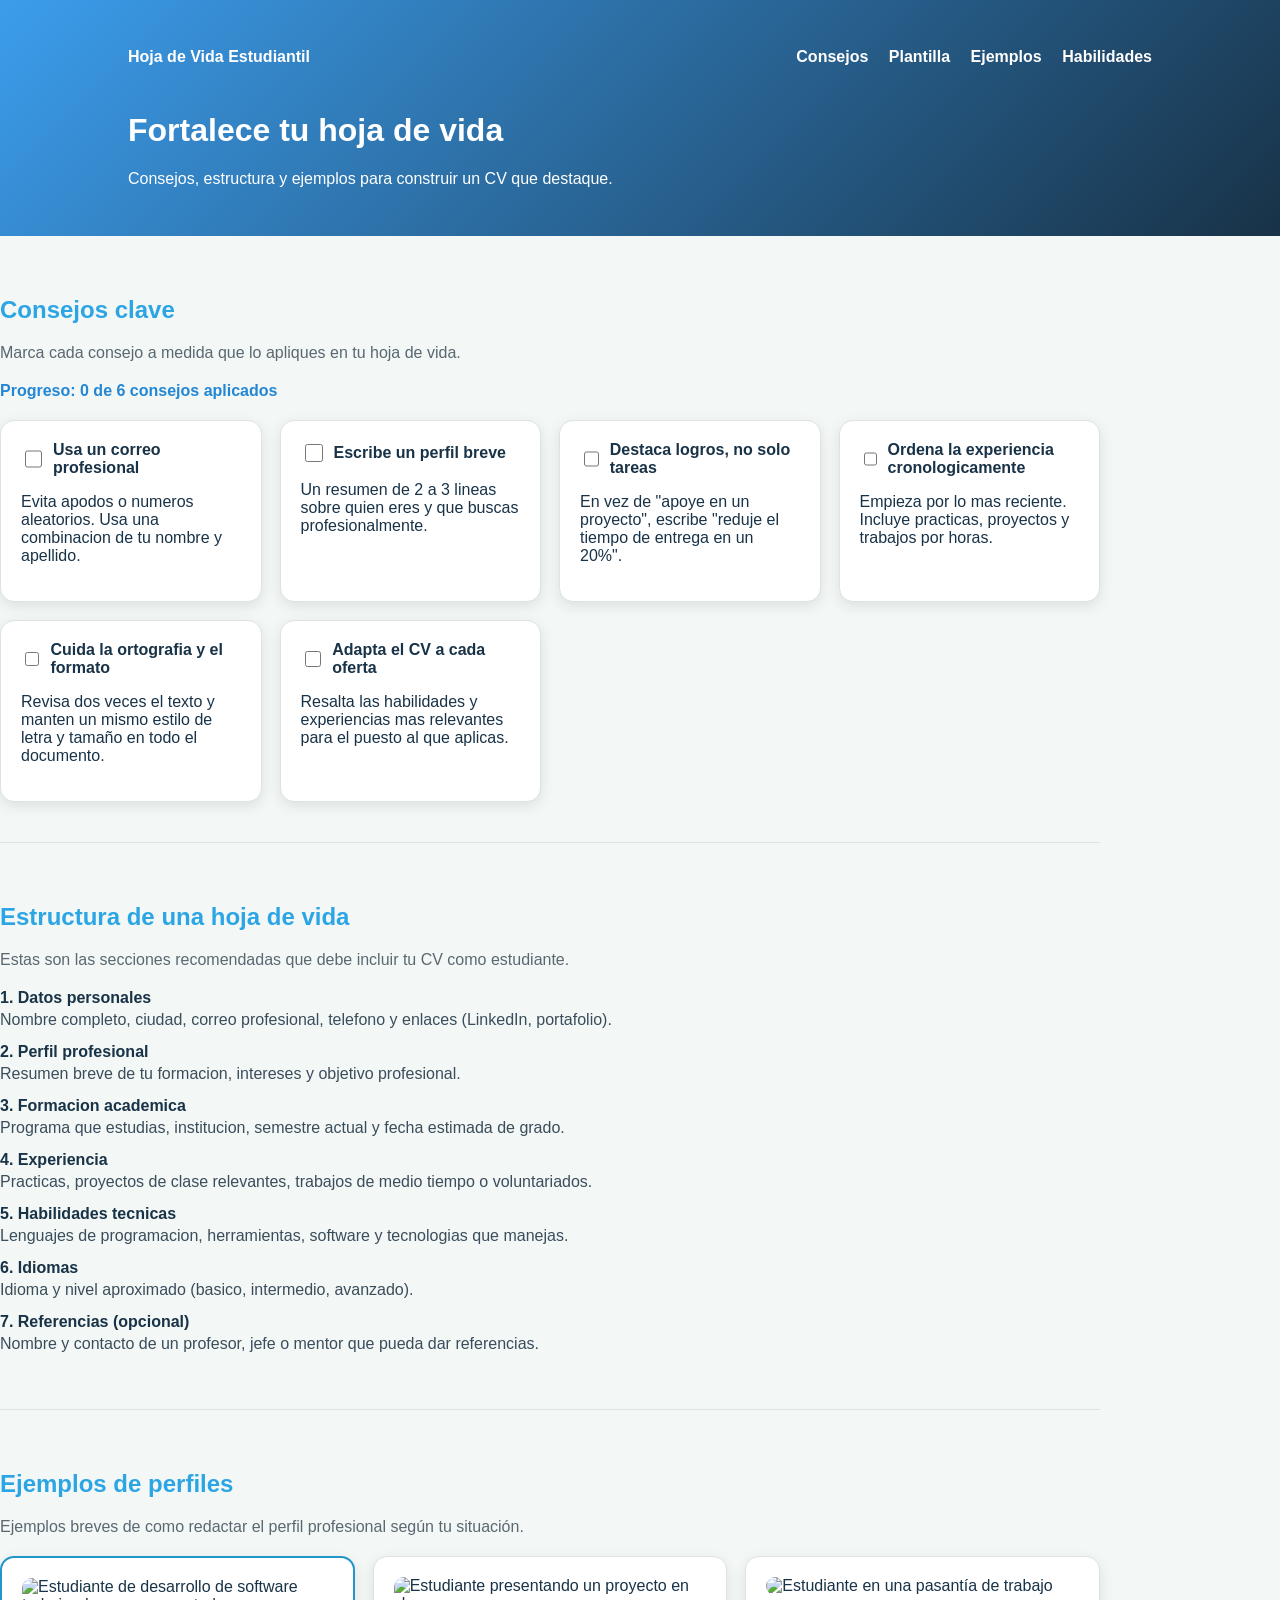
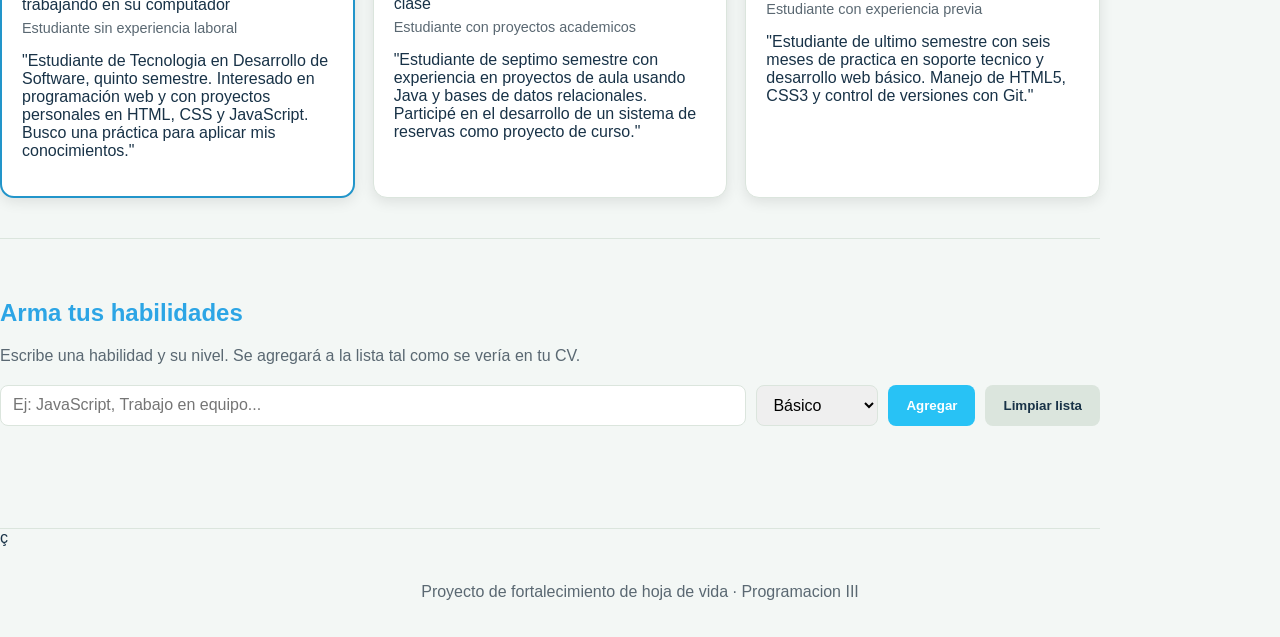
==== Fortalecimiento_hoja_de_vida/index.html @ 9dce3da4 "semana_4 se agrega recuadro para listar habilidades" ====
<!DOCTYPE html>
<html lang="es">
<head>
  <meta charset="UTF-8">
  <meta name="viewport" content="width=device-width, initial-scale=1.0">
  <title>Fortalece tu Hoja de Vida</title>

 
  <link rel="stylesheet" href="styles.css">

  
  <script src="app.js" defer></script>
</head>
<body>


  <header class="hero">
    <nav class="menu">
      <strong>Hoja de Vida Estudiantil</strong>
      <ul> 
         <div class="menu-links">
       
         <a href="#consejos">Consejos</a>
         <a href="#plantilla">Plantilla</a>
         <a href="#ejemplos">Ejemplos</a>
         <a href="#habilidades">Habilidades</a>
        
         </div>
    </ul>
    </nav>
    <h1>Fortalece tu hoja de vida</h1>
    <p>Consejos, estructura y ejemplos para construir un CV que destaque.</p>
  </header>

  <main>


    <section id="consejos">
      <h2>Consejos clave</h2>
      <p class="descripcion">Marca cada consejo a medida que lo apliques en tu hoja de vida.</p>

      
      <p id="progreso">Progreso: 0 de 6 consejos aplicados</p>

      <div class="grid">
       
        <article class="card">
          <label>
            <input type="checkbox" class="consejo-check">
            <strong>Usa un correo profesional</strong>
          </label>
          <p>Evita apodos o numeros aleatorios. Usa una combinacion de tu nombre y apellido.</p>
        </article>

        <article class="card">
          <label>
            <input type="checkbox" class="consejo-check">
            <strong>Escribe un perfil breve</strong>
          </label>
          <p>Un resumen de 2 a 3 lineas sobre quien eres y que buscas profesionalmente.</p>
        </article>

        <article class="card">
          <label>
            <input type="checkbox" class="consejo-check">
            <strong>Destaca logros, no solo tareas</strong>
          </label>
          <p>En vez de "apoye en un proyecto", escribe "reduje el tiempo de entrega en un 20%".</p>
        </article>

        <article class="card">
          <label>
            <input type="checkbox" class="consejo-check">
            <strong>Ordena la experiencia cronologicamente</strong>
          </label>
          <p>Empieza por lo mas reciente. Incluye practicas, proyectos y trabajos por horas.</p>
        </article>

        <article class="card">
          <label>
            <input type="checkbox" class="consejo-check">
            <strong>Cuida la ortografia y el formato</strong>
          </label>
          <p>Revisa dos veces el texto y manten un mismo estilo de letra y tamaño en todo el documento.</p>
        </article>

        <article class="card">
          <label>
            <input type="checkbox" class="consejo-check">
            <strong>Adapta el CV a cada oferta</strong>
          </label>
          <p>Resalta las habilidades y experiencias mas relevantes para el puesto al que aplicas.</p>
        </article>
      </div>
    </section>


    <section id="plantilla">
      <h2>Estructura de una hoja de vida</h2>
      <p class="descripcion">Estas son las secciones recomendadas que debe incluir tu CV como estudiante.</p>


      <dl class="plantilla-lista">
        <dt>1. Datos personales</dt>
        <dd>Nombre completo, ciudad, correo profesional, telefono y enlaces (LinkedIn, portafolio).</dd>

        <dt>2. Perfil profesional</dt>
        <dd>Resumen breve de tu formacion, intereses y objetivo profesional.</dd>

        <dt>3. Formacion academica</dt>
        <dd>Programa que estudias, institucion, semestre actual y fecha estimada de grado.</dd>

        <dt>4. Experiencia</dt>
        <dd>Practicas, proyectos de clase relevantes, trabajos de medio tiempo o voluntariados.</dd>

        <dt>5. Habilidades tecnicas</dt>
        <dd>Lenguajes de programacion, herramientas, software y tecnologias que manejas.</dd>

        <dt>6. Idiomas</dt>
        <dd>Idioma y nivel aproximado (basico, intermedio, avanzado).</dd>

        <dt>7. Referencias (opcional)</dt>
        <dd>Nombre y contacto de un profesor, jefe o mentor que pueda dar referencias.</dd>
      </dl>
    </section>


    <section id="ejemplos">
      <h2>Ejemplos de perfiles</h2>
      <p class="descripcion">Ejemplos breves de como redactar el perfil profesional según tu situación.</p>

      <div class="grid">

        <article class="card destacado">
          <figure>
            <img src="https://tse2.mm.bing.net/th/id/OIP.OytySGYU_gq_v_1-Wx9y0QHaF0?r=0&rs=1&pid=ImgDetMain&o=7&rm=3" alt="Estudiante de desarrollo de software trabajando en su computador">
            <figcaption>Estudiante sin experiencia laboral</figcaption>
          </figure>
          <p>"Estudiante de Tecnologia en Desarrollo de Software, quinto semestre. Interesado en programación web y con proyectos personales en HTML, CSS y JavaScript. Busco una práctica para aplicar mis conocimientos."</p>
        </article>

        <article class="card">
          <figure>
            <img src="https://tse4.mm.bing.net/th/id/OIP.USAOR3KXi0xU31yHPQ1BXwHaE7?r=0&rs=1&pid=ImgDetMain&o=7&rm=3" alt="Estudiante presentando un proyecto en clase">
            <figcaption>Estudiante con proyectos academicos</figcaption>
          </figure>
          <p>"Estudiante de septimo semestre con experiencia en proyectos de aula usando Java y bases de datos relacionales. Participé en el desarrollo de un sistema de reservas como proyecto de curso."</p>
        </article>

        <article class="card">
          <figure>
            <img src="https://tse1.mm.bing.net/th/id/OIP.0dgi146tuD93miBbh-3p1AHaE8?r=0&rs=1&pid=ImgDetMain&o=7&rm=3" alt="Estudiante en una pasantía de trabajo">
            <figcaption>Estudiante con experiencia previa</figcaption>
          </figure>
          <p>"Estudiante de ultimo semestre con seis meses de practica en soporte tecnico y desarrollo web básico. Manejo de HTML5, CSS3 y control de versiones con Git."</p>
        </article>
      </div>
    </section>
 
    <section id="habilidades">
      <h2>Arma tus habilidades</h2>
      <p class="descripcion">Escribe una habilidad y su nivel. Se agregará a la lista tal como se vería en tu CV.</p>

      <div class="formulario-habilidad">
        <input id="nombreHabilidad" type="text" placeholder="Ej: JavaScript, Trabajo en equipo...">
        <select id="nivelHabilidad">
          <option value="Básico">Básico</option>
          <option value="Intermedio">Intermedio</option>
          <option value="Avanzado">Avanzado</option>
        </select>
        <button id="agregarHabilidad" class="btn-agregar">Agregar</button>
        <button id="limpiarHabilidades" class="btn-limpiar">Limpiar lista</button>
      </div>

      <p id="mensajeHabilidad" class="mensaje-error"></p>

      <ul id="listaHabilidades" class="lista-habilidades"></ul>
    </section>
  </main>

ç
  <footer>
    <p>Proyecto de fortalecimiento de hoja de vida · Programacion III</p>
  </footer>

</body>
</html>
---- Fortalecimiento_hoja_de_vida/styles.css ----
* { box-sizing: border-box; }


body {
  margin: 0;
  font-family: Arial, sans-serif;
  background: #f3f7f5;
  color: #183247;
}


.hero {
  background: linear-gradient(135deg, #3c9dec, #183247); 
  color: white;
  padding: 32px 10%;
}


.menu {
  display: flex;
  justify-content: space-between;
  align-items: center;
  flex-wrap: wrap; 
  gap: 10px;
  margin-bottom: 30px;
}

.menu-links a {
  color: white;
  text-decoration: none;
  font-weight: bold;
  margin-left: 16px;
}

.menu-links a:hover {
  text-decoration: underline; 
}


main {
  width: min(1100px, 92%); 
}

section {
  padding: 40px 0;
  border-bottom: 1px solid #dbe5dd; 
}

section h2 {
  color: #2ca5e5;
}

.descripcion {
  color: #5a6872;
  margin-bottom: 20px;
}


.grid {
  display: grid;
  grid-template-columns: repeat(auto-fit, minmax(240px, 1fr));
  gap: 18px;
}


.card {
  background: white;
  border: 1px solid #dbe5dd;
  border-radius: 14px;
  padding: 20px;
  box-shadow: 0 4px 14px #00000018; 
}


.card label {
  display: flex;
  align-items: center;
  gap: 8px;
  cursor: pointer; 
  margin-bottom: 8px;
}

.card input[type="checkbox"] {
  width: 18px;
  height: 18px;
  accent-color: #3083e9; 
}

.destacado {
  border: 2px solid #2295ca;
}

.card figure {
  margin: 0 0 12px 0;
}

.card img {
  width: 100%;
  border-radius: 10px;
}

.card figcaption {
  font-size: 0.9em;
  color: #5a6872;
  margin-top: 6px;
}


#progreso {
  font-weight: bold;
  color: #2387d4;
  margin-bottom: 20px;
}


.plantilla-lista dt {
  font-weight: bold;
  color: #183247;
  margin-top: 14px;
}

.plantilla-lista dd {
  margin: 4px 0 0 0;
  color: #3a4d5c;
}


footer {
  text-align: center;
  padding: 20px;
  color: #5a6872;
}

/* Actualizacion */
.formulario-habilidad {
  display: flex;
  flex-wrap: wrap;
  gap: 10px;
  margin-bottom: 10px;
}

.formulario-habilidad input,
.formulario-habilidad select {
  padding: 10px 12px;
  border: 1px solid #dbe5dd;
  border-radius: 8px;
  font-size: 1rem;
}

.formulario-habilidad input {
  flex: 1;
  min-width: 200px;
}

.btn-agregar,
.btn-limpiar {
  padding: 10px 18px;
  border: none;
  border-radius: 8px;
  font-weight: bold;
  cursor: pointer;
}

.btn-agregar {
  background: #28c2f5;
  color: white;
}

.btn-limpiar {
  background: #dbe5dd;
  color: #183247;
}

.mensaje-error {
  color: #c0392b;
  min-height: 20px;
  margin: 4px 0 10px 0;
  font-size: 0.9rem;
}

.lista-habilidades {
  list-style: none;
  padding: 0;
  display: flex;
  flex-direction: column;
  gap: 10px;
}

.lista-habilidades li {
  background: white;
  border: 2px solid rgb(46, 190, 242);
  border-radius: 10px;
  padding: 12px 16px;
  display: flex;
  justify-content: space-between;
  align-items: center;
}

.lista-habilidades .quitar {
  background: none;
  border: none;
  color: #c0392b;
  font-weight: bold;
  cursor: pointer;
  font-size: 1rem;
}
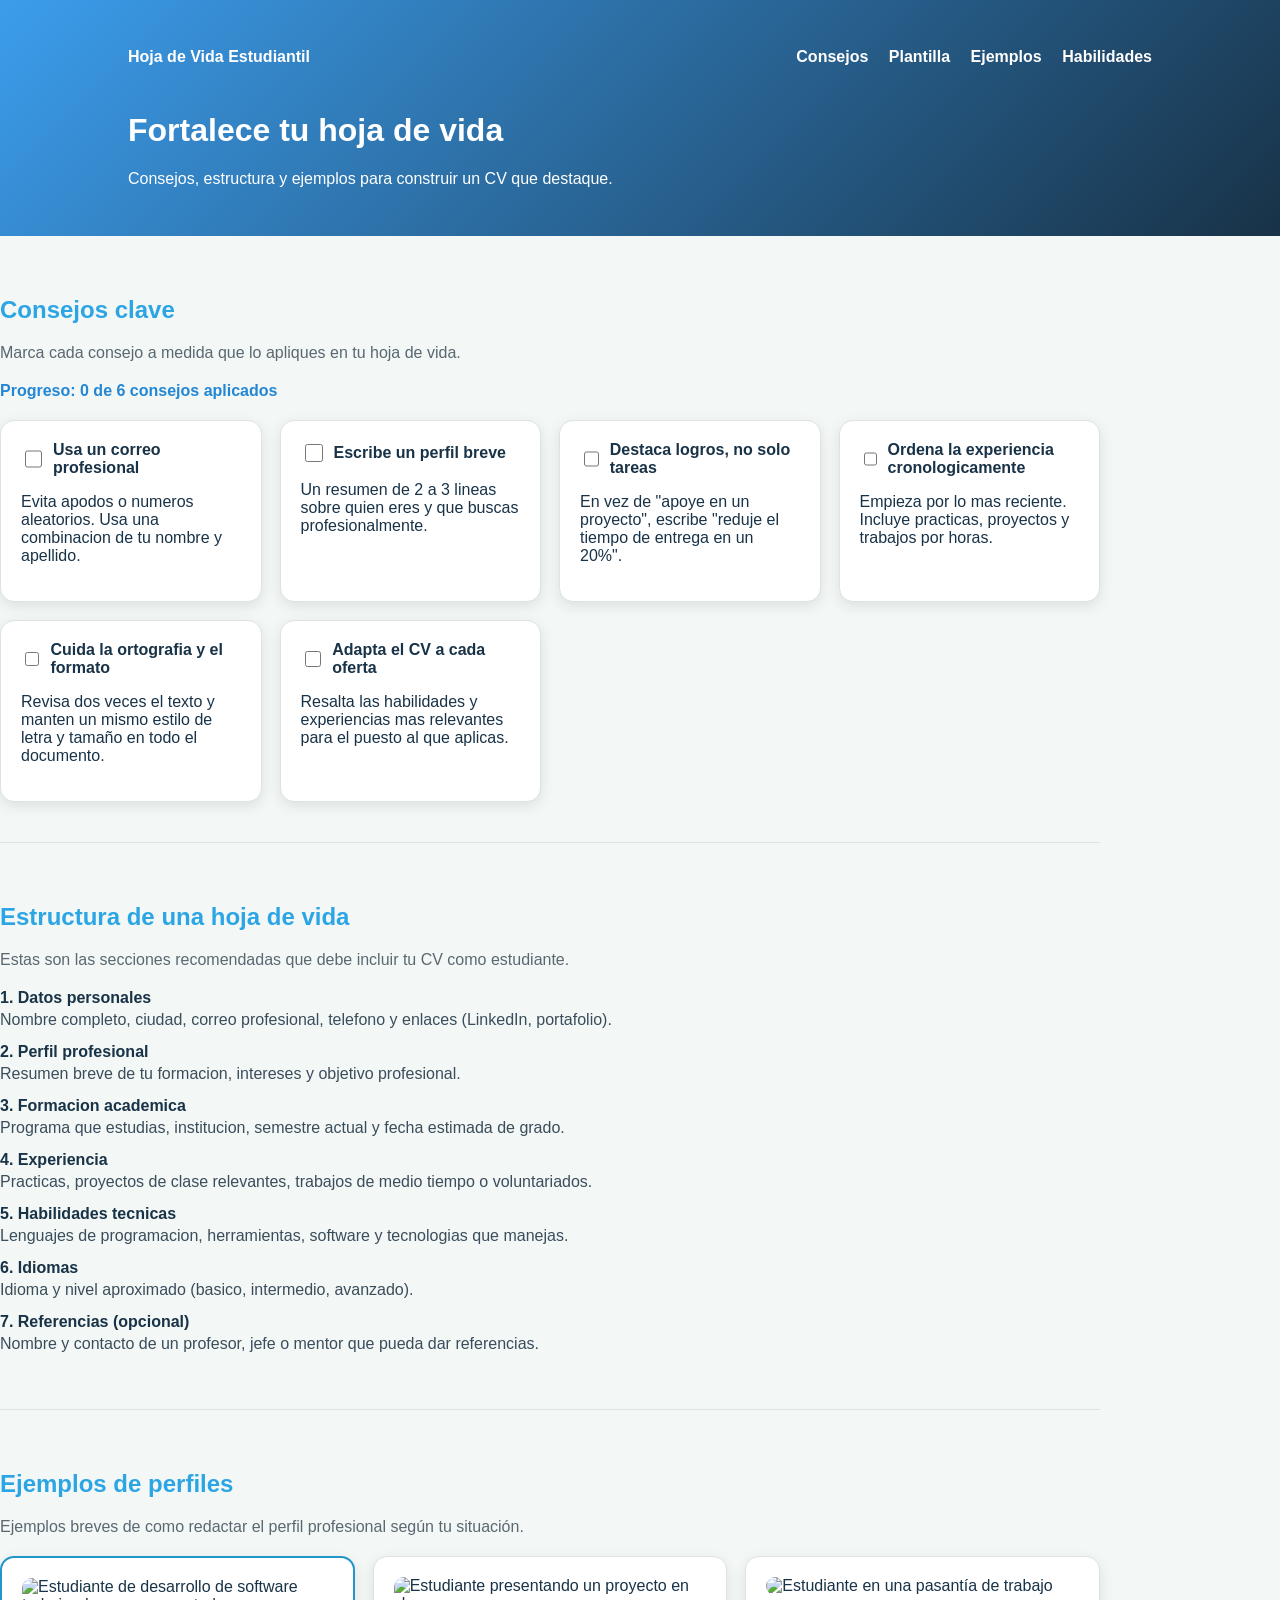
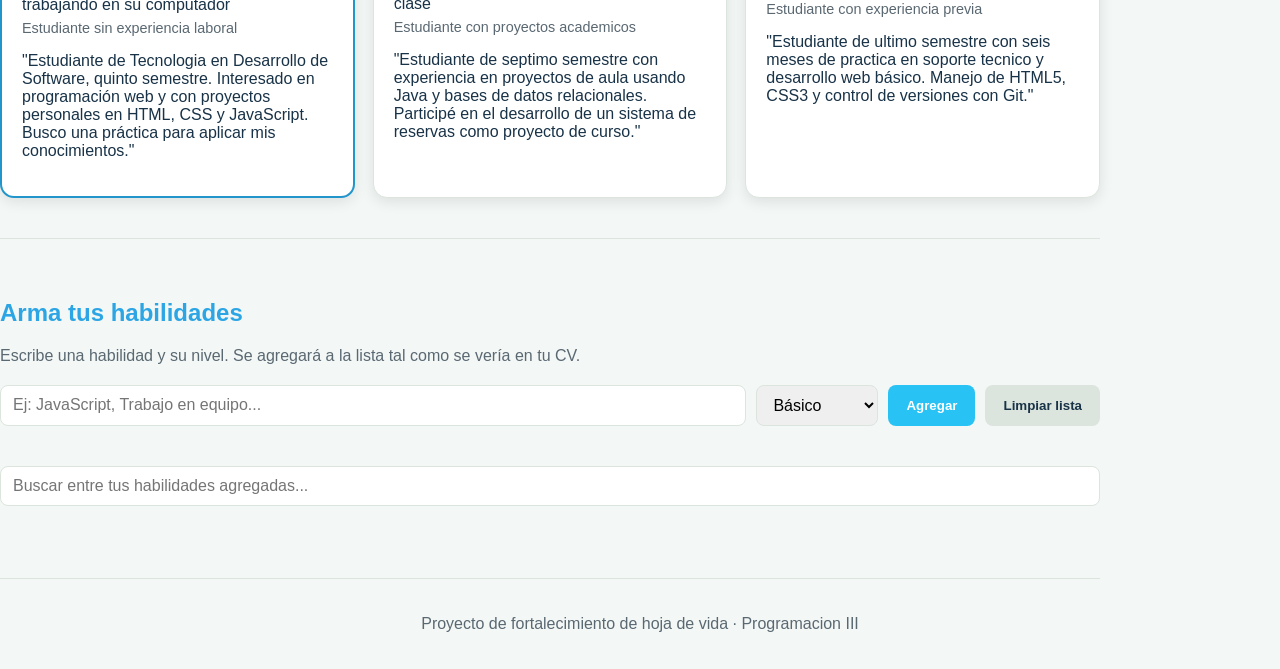
==== commit b57908c3: "Semana_5 Se agrega buscador de habilidades" ====
--- a/Fortalecimiento_hoja_de_vida/index.html
+++ b/Fortalecimiento_hoja_de_vida/index.html
@@ -174,11 +174,13 @@
 
       <p id="mensajeHabilidad" class="mensaje-error"></p>
 
+      <input id="buscarHabilidad" type="text" class="buscar-habilidad" placeholder="Buscar entre tus habilidades agregadas...">
+      
       <ul id="listaHabilidades" class="lista-habilidades"></ul>
     </section>
   </main>
 
-ç
+
   <footer>
     <p>Proyecto de fortalecimiento de hoja de vida · Programacion III</p>
   </footer>
--- a/Fortalecimiento_hoja_de_vida/styles.css
+++ b/Fortalecimiento_hoja_de_vida/styles.css
@@ -203,4 +203,22 @@
   font-weight: bold;
   cursor: pointer;
   font-size: 1rem;
+}
+
+.buscar-habilidad {
+  display: block;
+  width: 100%;
+  padding: 10px 12px;
+  margin-bottom: 14px;
+  border: 1px solid #dbe5dd;
+  border-radius: 8px;
+  font-size: 1rem;
+}
+
+.lista-vacia {
+  background: none;
+  border: none;
+  color: #5a6872;
+  font-style: italic;
+  padding: 8px 0;
 }
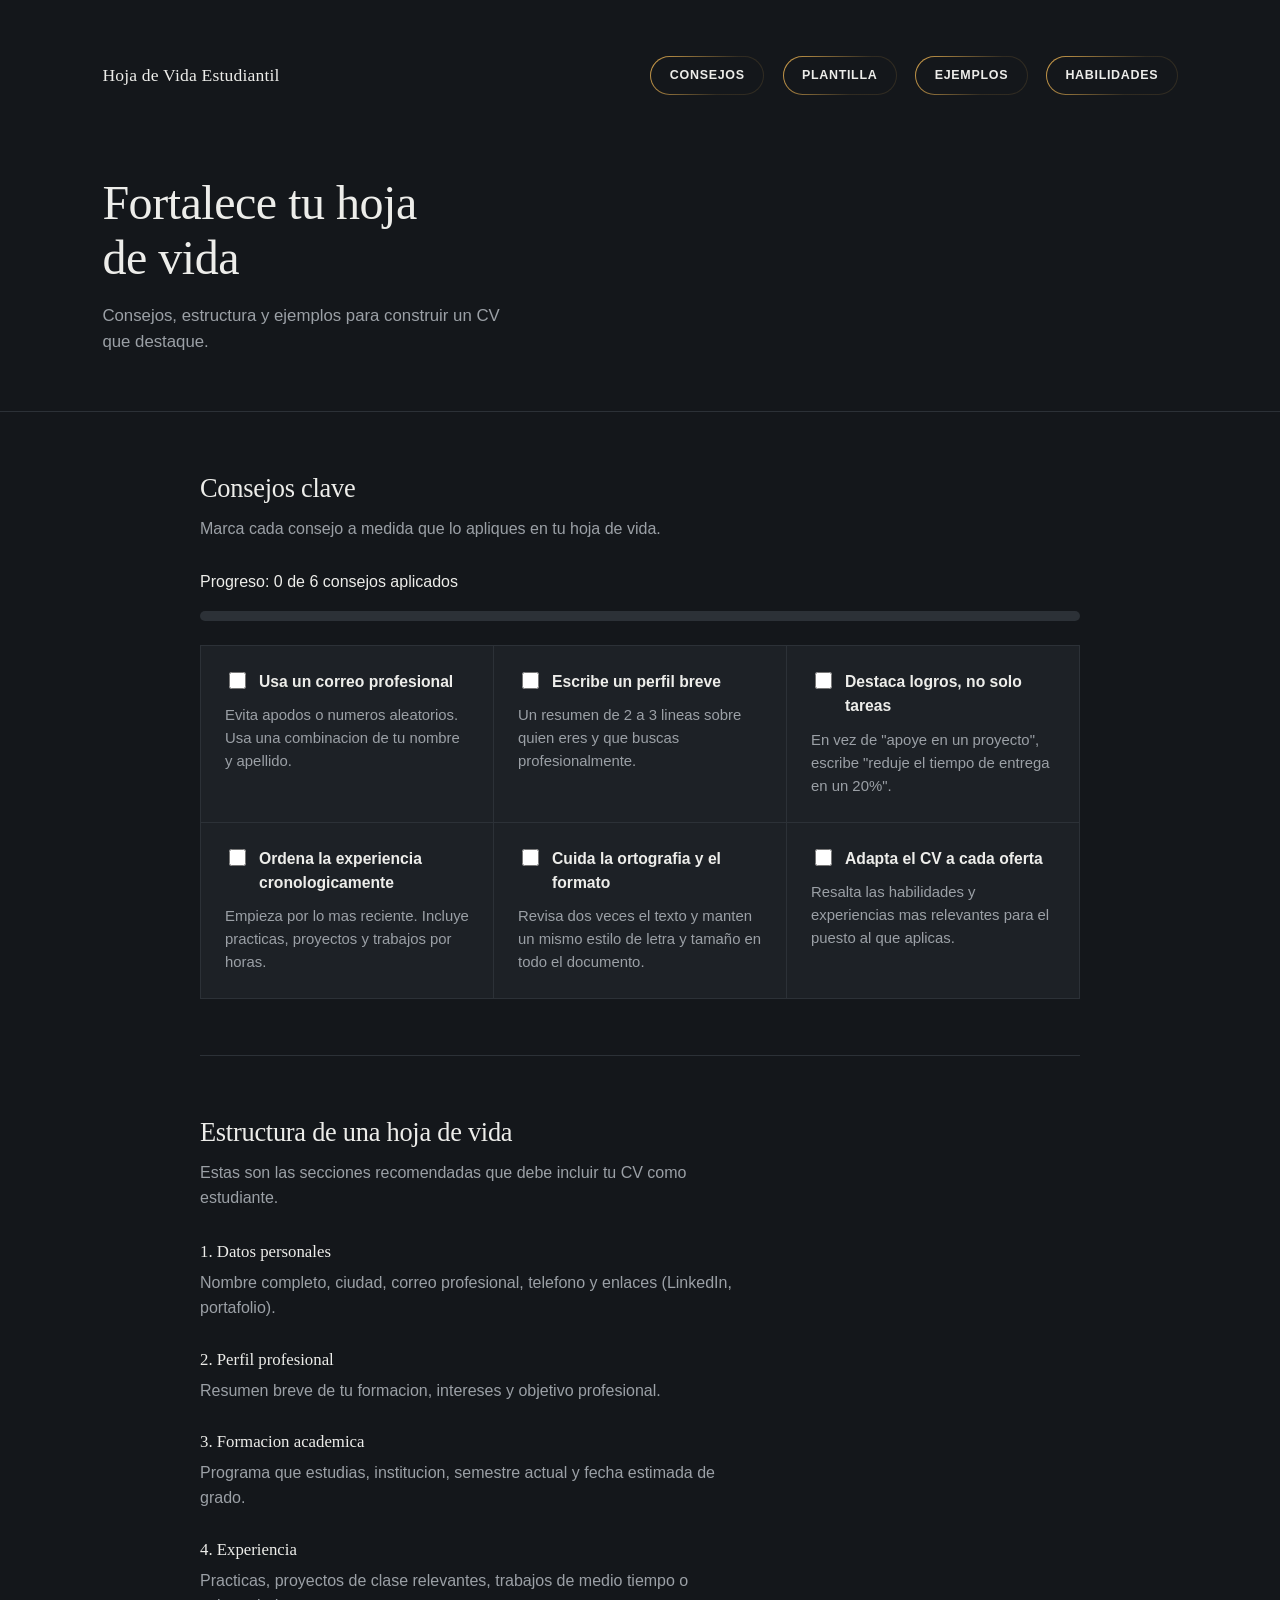
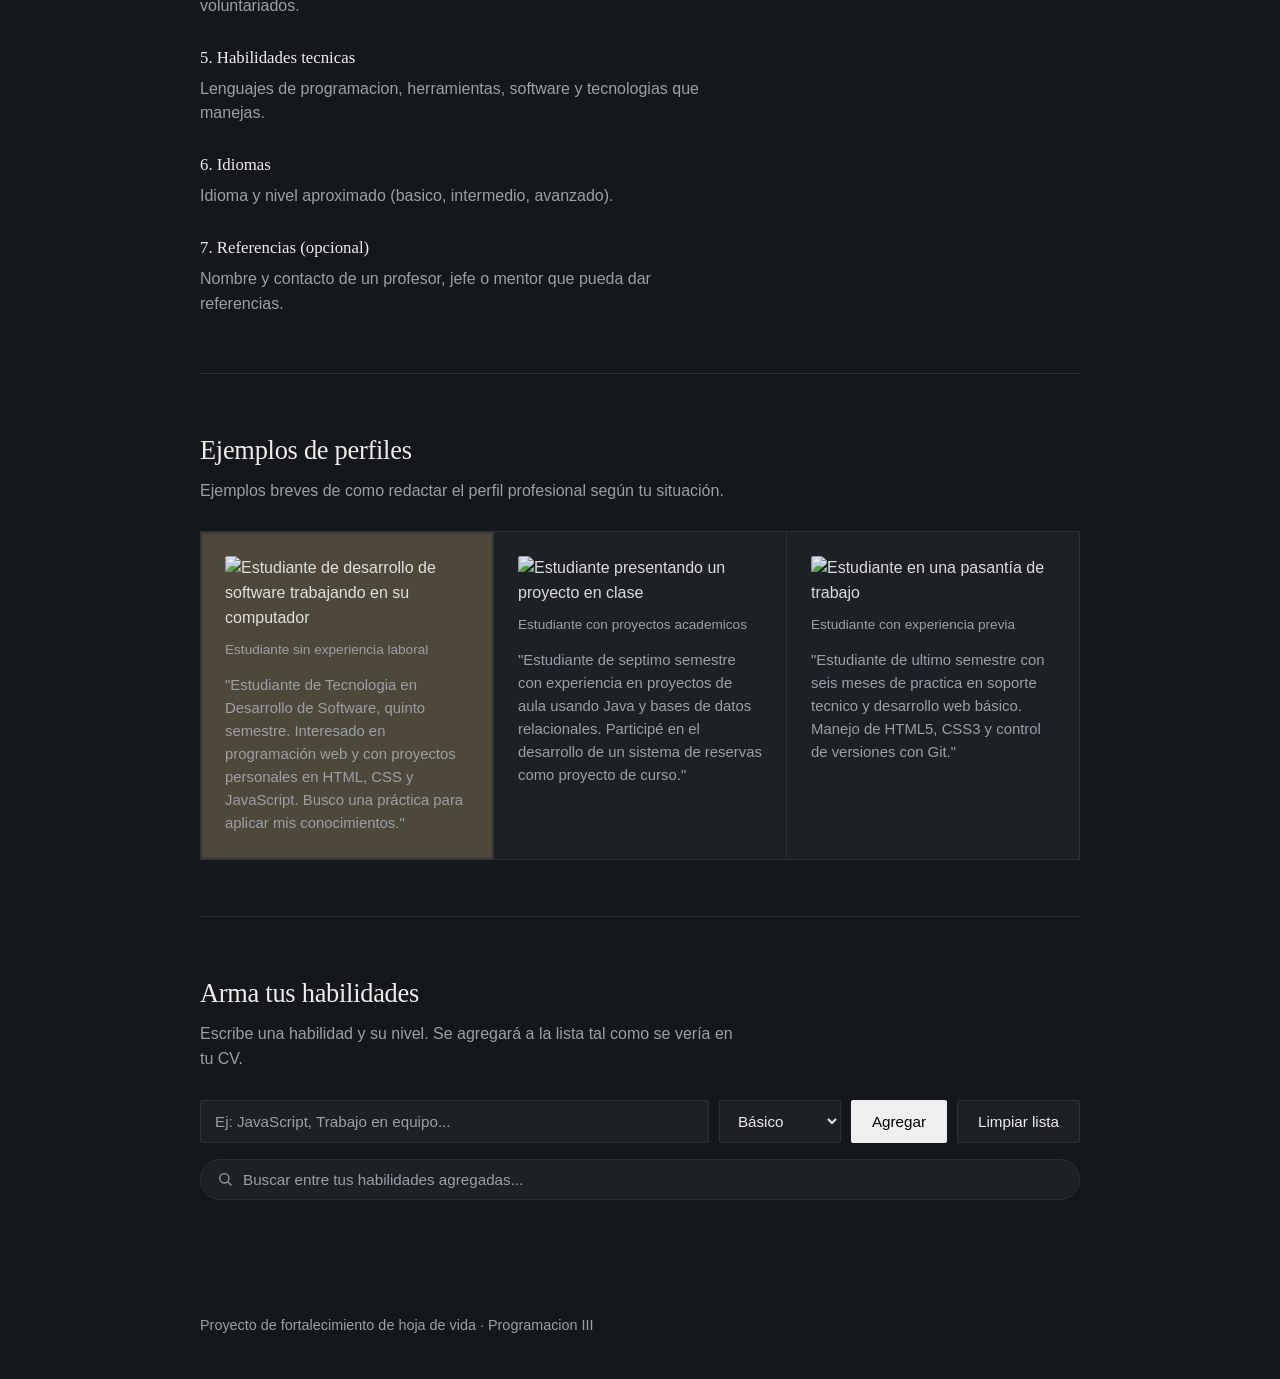
==== commit 53817263: "semana_5" ====
--- a/Fortalecimiento_hoja_de_vida/index.html
+++ b/Fortalecimiento_hoja_de_vida/index.html
@@ -42,6 +42,9 @@
       
       <p id="progreso">Progreso: 0 de 6 consejos aplicados</p>
 
+      <div class="progreso-track">
+  <div id="progresoFill" class="progreso-fill"></div>
+</div>
       <div class="grid">
        
         <article class="card">
--- a/Fortalecimiento_hoja_de_vida/styles.css
+++ b/Fortalecimiento_hoja_de_vida/styles.css
@@ -1,224 +1,462 @@
+:root {
+  --bg: #14171B;
+  --surface: #1D2126;
+  --ink: #EDEDEA;
+  --ink-soft: #9BA0A6;
+  --accent: #D4A24C;
+  --accent-soft: rgba(212, 162, 76, 0.1);
+  --line: #2C3137;
+  --error: #E08469;
+  --font-display: "Fraunces", Georgia, serif;
+  --font-body: "Inter", Arial, sans-serif;
+}
+ 
 * { box-sizing: border-box; }
-
-
+ 
 body {
   margin: 0;
-  font-family: Arial, sans-serif;
-  background: #f3f7f5;
-  color: #183247;
-}
-
-
+  font-family: var(--font-body);
+  background: var(--bg);
+  color: var(--ink);
+  line-height: 1.55;
+}
+ 
+/* Encabezado */
+ 
 .hero {
-  background: linear-gradient(135deg, #3c9dec, #183247); 
-  color: white;
-  padding: 32px 10%;
-}
-
-
+  background: var(--bg);
+  color: var(--ink);
+  padding: 40px 8% 56px;
+  border-bottom: 1px solid var(--line);
+}
+ 
 .menu {
   display: flex;
   justify-content: space-between;
   align-items: center;
-  flex-wrap: wrap; 
-  gap: 10px;
-  margin-bottom: 30px;
-}
-
+  flex-wrap: wrap;
+  gap: 12px;
+  margin-bottom: 64px;
+}
+ 
+.menu strong {
+  font-family: var(--font-display);
+  font-weight: 500;
+  font-size: 1.1rem;
+  letter-spacing: 0.01em;
+  color: var(--ink);
+}
+ 
 .menu-links a {
-  color: white;
+  display: inline-block;
+  text-transform: uppercase;
+  font-weight: 700;
+  font-size: 0.78rem;
+  letter-spacing: 0.1ch;
+  color: var(--ink);
   text-decoration: none;
-  font-weight: bold;
-  margin-left: 16px;
-}
-
+  margin-left: 14px;
+  padding: 0.55rem 1.15rem;
+  border-radius: 999px;
+  border: 1px solid transparent;
+  background:
+    linear-gradient(var(--bg), var(--bg)) padding-box,
+    linear-gradient(120deg, var(--accent), rgba(212, 162, 76, 0.15) 65%) border-box;
+  cursor: pointer;
+  position: relative;
+  transition: box-shadow 0.2s ease, transform 0.2s ease, color 0.2s ease;
+}
+ 
 .menu-links a:hover {
-  text-decoration: underline; 
-}
-
-
+  color: var(--accent);
+  box-shadow: 0 0 16px rgba(212, 162, 76, 0.4);
+  transform: translateY(-1px);
+}
+ 
+.hero h1 {
+  font-family: var(--font-display);
+  font-weight: 500;
+  font-size: clamp(2.1rem, 4vw, 3rem);
+  line-height: 1.15;
+  max-width: 14ch;
+  margin: 0 0 18px;
+  letter-spacing: -0.01em;
+  color: var(--ink);
+}
+ 
+.hero p {
+  color: var(--ink-soft);
+  font-size: 1.05rem;
+  max-width: 46ch;
+  margin: 0;
+}
+ 
+/*  Estructura general */
+ 
 main {
-  width: min(1100px, 92%); 
-}
-
+  width: min(880px, 92%);
+  margin: 0 auto;
+}
+ 
 section {
-  padding: 40px 0;
-  border-bottom: 1px solid #dbe5dd; 
-}
-
+  padding: 56px 0;
+  border-bottom: 1px solid var(--line);
+}
+ 
+section:last-of-type {
+  border-bottom: none;
+}
+ 
 section h2 {
-  color: #2ca5e5;
-}
-
+  font-family: var(--font-display);
+  font-weight: 500;
+  color: var(--ink);
+  font-size: 1.65rem;
+  margin: 0 0 8px;
+  letter-spacing: -0.01em;
+}
+ 
 .descripcion {
-  color: #5a6872;
-  margin-bottom: 20px;
-}
-
-
+  color: var(--ink-soft);
+  margin: 0 0 28px;
+  max-width: 60ch;
+}
+ 
+/* Grid y tarjetas */
+ 
 .grid {
   display: grid;
   grid-template-columns: repeat(auto-fit, minmax(240px, 1fr));
-  gap: 18px;
-}
-
-
+  gap: 1px;
+  background: var(--line);
+  border: 1px solid var(--line);
+}
+ 
 .card {
-  background: white;
-  border: 1px solid #dbe5dd;
-  border-radius: 14px;
-  padding: 20px;
-  box-shadow: 0 4px 14px #00000018; 
-}
-
-
+  background: var(--surface);
+  border: none;
+  border-radius: 0;
+  padding: 24px;
+  box-shadow: none;
+}
+ 
 .card label {
   display: flex;
-  align-items: center;
-  gap: 8px;
-  cursor: pointer; 
-  margin-bottom: 8px;
-}
-
+  align-items: flex-start;
+  gap: 10px;
+  cursor: pointer;
+  margin-bottom: 10px;
+}
+ 
+.card label strong {
+  font-weight: 600;
+  font-size: 0.98rem;
+  color: var(--ink);
+}
+ 
 .card input[type="checkbox"] {
-  width: 18px;
-  height: 18px;
-  accent-color: #3083e9; 
-}
-
+  width: 17px;
+  height: 17px;
+  margin-top: 2px;
+  accent-color: var(--accent);
+  flex-shrink: 0;
+}
+ 
+.card p {
+  color: var(--ink-soft);
+  font-size: 0.93rem;
+  margin: 0;
+}
+ 
 .destacado {
-  border: 2px solid #2295ca;
-}
-
+  background: var(--accent-soft);
+}
+ 
 .card figure {
-  margin: 0 0 12px 0;
-}
-
+  margin: 0 0 14px 0;
+}
+ 
 .card img {
   width: 100%;
-  border-radius: 10px;
-}
-
+  border-radius: 2px;
+  display: block;
+  opacity: 0.92;
+}
+ 
 .card figcaption {
-  font-size: 0.9em;
-  color: #5a6872;
-  margin-top: 6px;
-}
-
-
-#progreso {
-  font-weight: bold;
-  color: #2387d4;
-  margin-bottom: 20px;
-}
-
-
+  font-size: 0.85em;
+  color: var(--ink-soft);
+  margin-top: 8px;
+}
+ 
+/* Borde animado en tarjetas de perfiles   */
+ 
+#ejemplos .card {
+  position: relative;
+  z-index: 0;
+  overflow: hidden;
+}
+ 
+#ejemplos .card::before {
+  content: '';
+  position: absolute;
+  inset: -50%;
+  z-index: -2;
+  background: conic-gradient(from 0deg, var(--accent), transparent 25%, transparent 75%, var(--accent));
+  opacity: 0;
+  transition: opacity 0.35s ease;
+}
+ 
+#ejemplos .card::after {
+  content: '';
+  position: absolute;
+  inset: 2px;
+  z-index: -1;
+  background-color: inherit;
+}
+ 
+#ejemplos .card:hover::before {
+  opacity: 1;
+  animation: girar 2.5s linear infinite;
+}
+ 
+@keyframes girar {
+  to { transform: rotate(360deg); }
+}
+
+/*  Progreso */
+ 
+
+.progreso-track {
+  width: 100%;
+  height: 10px;
+  background: var(--line);
+  border-radius: 999px;
+  overflow: hidden;
+  margin-bottom: 24px;
+}
+
+.progreso-fill {
+  height: 100%;
+  width: 0%;
+  background: linear-gradient(90deg, var(--accent), #EFC77E);
+  border-radius: 999px;
+  transition: width 0.6s ease-in-out;
+}
+
+.progreso-fill.completo {
+  box-shadow: 0 0 12px rgba(212, 162, 76, 0.7);
+}
+ 
+/* Estructura del CV lista */
+ 
+.plantilla-lista {
+  margin: 0;
+}
+ 
 .plantilla-lista dt {
-  font-weight: bold;
-  color: #183247;
-  margin-top: 14px;
-}
-
+  font-family: var(--font-display);
+  font-weight: 500;
+  color: var(--ink);
+  font-size: 1.05rem;
+  margin-top: 26px;
+}
+ 
+.plantilla-lista dt:first-child {
+  margin-top: 0;
+}
+ 
 .plantilla-lista dd {
-  margin: 4px 0 0 0;
-  color: #3a4d5c;
-}
-
-
+  margin: 6px 0 0 0;
+  color: var(--ink-soft);
+  max-width: 60ch;
+}
+ 
+/*  Footer  */
+ 
 footer {
-  text-align: center;
-  padding: 20px;
-  color: #5a6872;
-}
-
-/* Actualizacion */
+  text-align: left;
+  padding: 28px 0;
+  color: var(--ink-soft);
+  font-size: 0.9rem;
+  width: min(880px, 92%);
+  margin: 0 auto;
+}
+ 
+/*  Formulario de habilidades */
+ 
 .formulario-habilidad {
   display: flex;
   flex-wrap: wrap;
   gap: 10px;
-  margin-bottom: 10px;
-}
-
+  margin-bottom: 14px;
+}
+ 
 .formulario-habilidad input,
-.formulario-habilidad select {
-  padding: 10px 12px;
-  border: 1px solid #dbe5dd;
-  border-radius: 8px;
-  font-size: 1rem;
-}
-
+.formulario-habilidad select,
+.buscar-habilidad {
+  padding: 11px 14px;
+  border: 1px solid var(--line);
+  border-radius: 2px;
+  font-size: 0.95rem;
+  font-family: var(--font-body);
+  color: var(--ink);
+  background: var(--surface);
+}
+ 
+.formulario-habilidad input::placeholder,
+.buscar-habilidad::placeholder {
+  color: var(--ink-soft);
+}
+ 
+.formulario-habilidad select option {
+  background: var(--surface);
+  color: var(--ink);
+}
+ 
+.formulario-habilidad input:focus,
+.formulario-habilidad select:focus,
+.buscar-habilidad:focus {
+  outline: none;
+  border-color: var(--accent);
+}
+ 
 .formulario-habilidad input {
   flex: 1;
   min-width: 200px;
 }
-
+ 
 .btn-agregar,
 .btn-limpiar {
-  padding: 10px 18px;
-  border: none;
-  border-radius: 8px;
-  font-weight: bold;
+  padding: 11px 20px;
+  border: 1px solid transparent;
+  border-radius: 2px;
+  font-weight: 500;
+  font-size: 0.95rem;
   cursor: pointer;
-}
-
-.btn-agregar {
-  background: #28c2f5;
-  color: white;
-}
-
+  font-family: var(--font-body);
+  transition: opacity 0.15s ease;
+}
+ 
+.btn-agregar::before {
+  content: '';
+  position: absolute;
+  top: 0;
+  left: -75%;
+  width: 45%;
+  height: 100%;
+  background: linear-gradient(120deg, transparent, rgba(255, 255, 255, 0.55), transparent);
+  transform: skewX(-20deg);
+}
+ 
+.btn-agregar:hover::before {
+  animation: shine 0.7s ease;
+}
+
+@keyframes shine {
+  100% { left: 130%; }
+}
+ 
+.btn-agregar:hover {
+  opacity: 0.88;
+}
+ 
 .btn-limpiar {
-  background: #dbe5dd;
-  color: #183247;
-}
-
-.mensaje-error {
-  color: #c0392b;
-  min-height: 20px;
-  margin: 4px 0 10px 0;
-  font-size: 0.9rem;
-}
-
+  background: var(--surface);
+  color: var(--ink);
+  border-color: var(--line);
+}
+ 
+.btn-limpiar:hover {
+  border-color: var(--ink-soft);
+  animation: bounce 0.5s ease;
+}
+
+@keyframes bounce {
+  0%, 100% { transform: translateY(0); }
+  30% { transform: translateY(-6px); }
+  55% { transform: translateY(0); }
+  75% { transform: translateY(-3px); }
+}
+ 
+.buscar-habilidad {
+  display: block;
+  width: 100%;
+  margin-bottom: 16px;
+  border-radius: 999px;
+  background-image: url("data:image/svg+xml,%3Csvg xmlns='http://www.w3.org/2000/svg' viewBox='0 0 24 24' fill='none' stroke='%239BA0A6' stroke-width='2' stroke-linecap='round'%3E%3Ccircle cx='11' cy='11' r='7'/%3E%3Cline x1='21' y1='21' x2='16.65' y2='16.65'/%3E%3C/svg%3E");
+  background-repeat: no-repeat;
+  background-position: 16px center;
+  background-size: 16px;
+  padding-left: 42px;
+  transition: box-shadow 0.25s ease, border-color 0.25s ease;
+}
+ 
+.buscar-habilidad:focus {
+  box-shadow: 0 0 0 3px var(--accent-soft), 0 0 18px rgba(212, 162, 76, 0.35);
+}
+ 
+/*  Lista de habilidades agregadas */
+ 
 .lista-habilidades {
   list-style: none;
   padding: 0;
+  margin: 0;
   display: flex;
   flex-direction: column;
-  gap: 10px;
-}
-
+  gap: 8px;
+}
+ 
 .lista-habilidades li {
-  background: white;
-  border: 2px solid rgb(46, 190, 242);
-  border-radius: 10px;
+  background: var(--surface);
+  border: 1px solid var(--line);
+  border-radius: 2px;
   padding: 12px 16px;
   display: flex;
   justify-content: space-between;
   align-items: center;
-}
-
+  font-size: 0.95rem;
+  color: var(--ink);
+}
+ 
 .lista-habilidades .quitar {
   background: none;
   border: none;
-  color: #c0392b;
-  font-weight: bold;
+  color: var(--error);
+  font-weight: 500;
   cursor: pointer;
-  font-size: 1rem;
-}
-
-.buscar-habilidad {
-  display: block;
-  width: 100%;
-  padding: 10px 12px;
-  margin-bottom: 14px;
-  border: 1px solid #dbe5dd;
-  border-radius: 8px;
-  font-size: 1rem;
+  font-size: 0.88rem;
+  padding: 0;
+  display: inline-block;
+}
+ 
+.lista-habilidades .quitar:hover {
+  text-decoration: underline;
+  animation: bounce 0.5s ease;
+ 
 }
 
 .lista-vacia {
   background: none;
   border: none;
-  color: #5a6872;
+  color: var(--ink-soft);
   font-style: italic;
   padding: 8px 0;
+}
+ 
+/*  Accesibilidad */
+ 
+a:focus-visible,
+button:focus-visible,
+input:focus-visible,
+select:focus-visible {
+  outline: 2px solid var(--accent);
+  outline-offset: 2px;
+}
+ 
+@media (prefers-reduced-motion: reduce) {
+  * {
+    transition: none !important;
+    animation: none !important;
+  }
 }
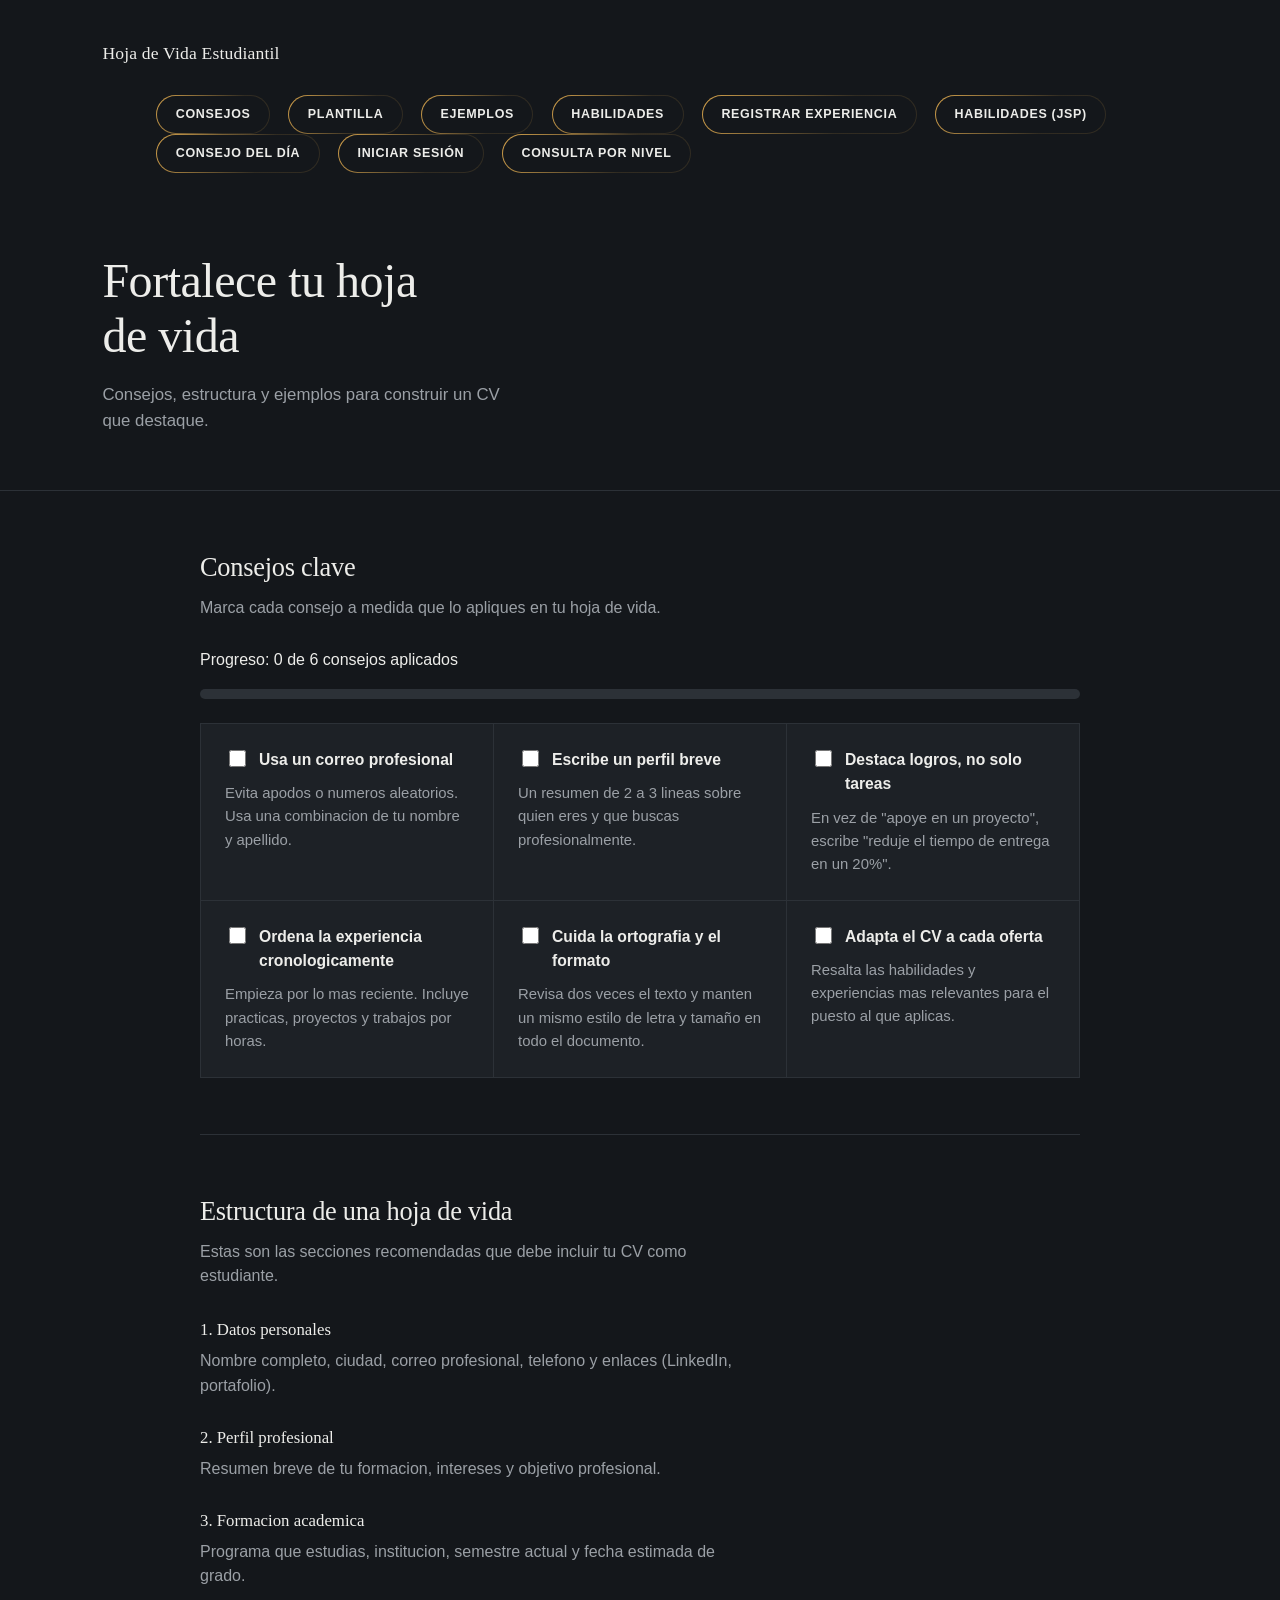
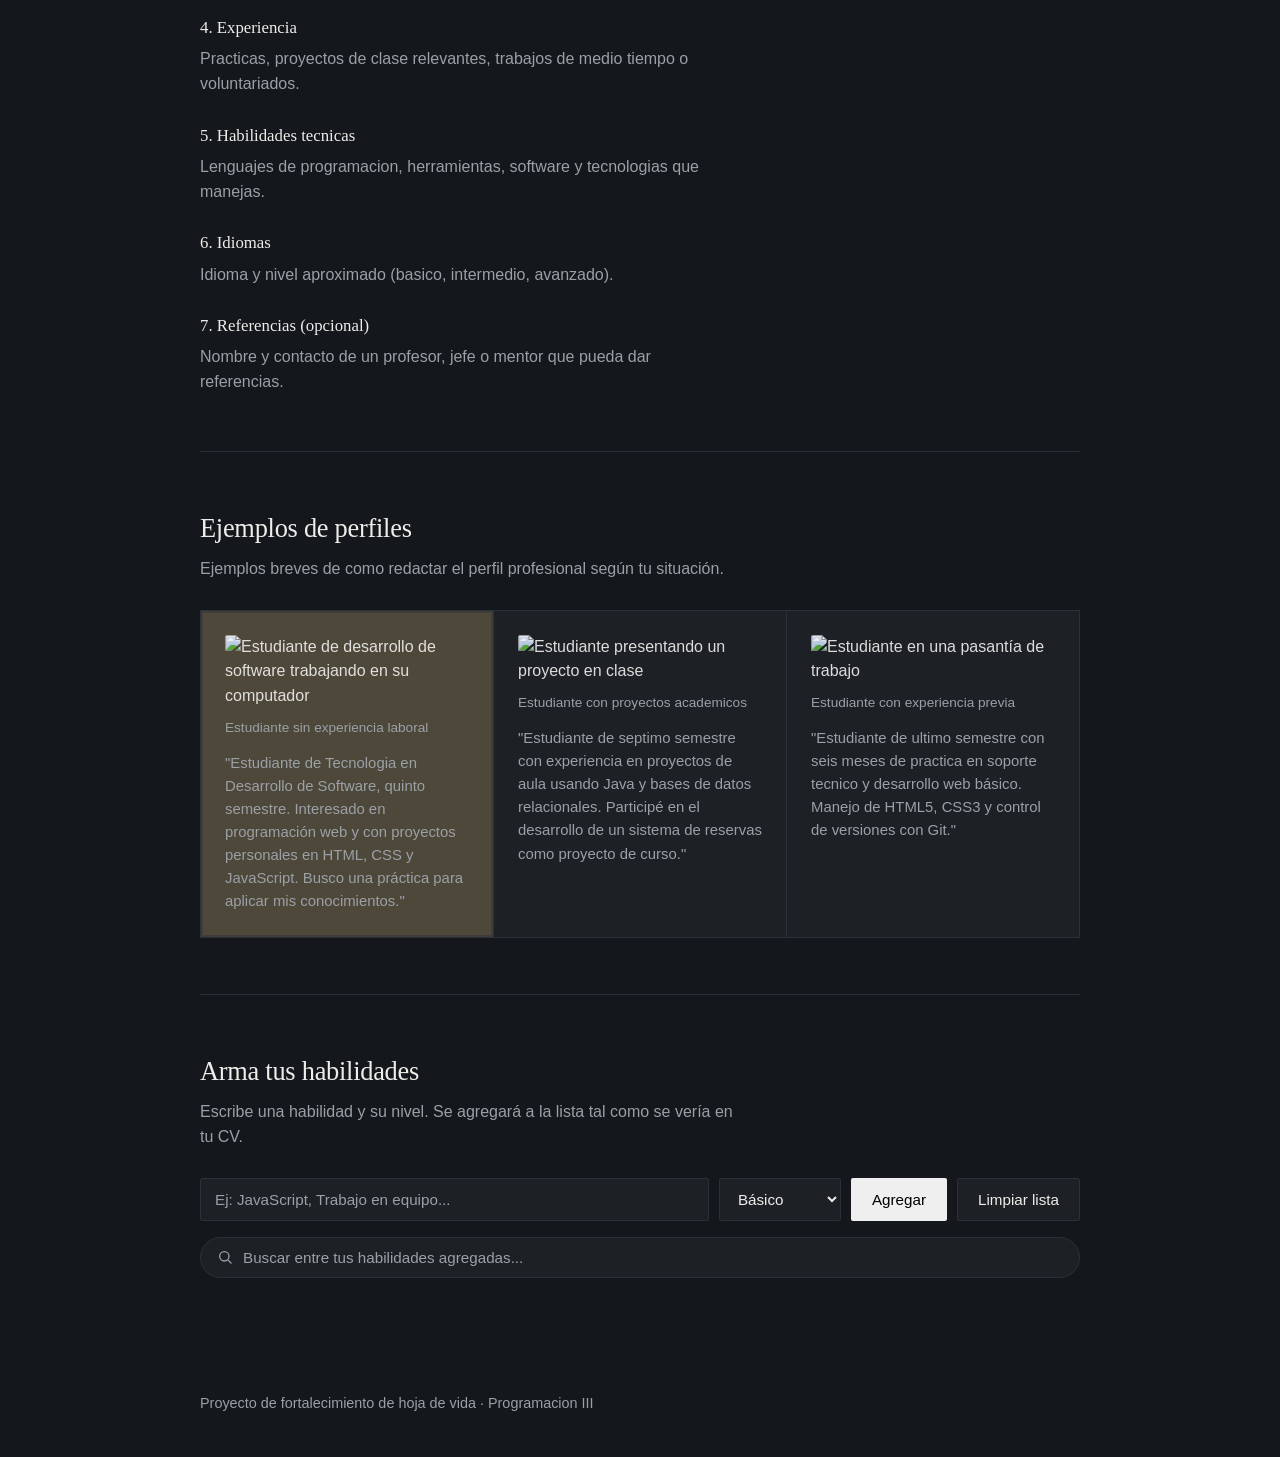
==== commit 0686496f: "Semana 11 git add . git commit -m "semana11-jsp-sesiones-cookies-db" git push" ====
--- a/Fortalecimiento_hoja_de_vida/index.html
+++ b/Fortalecimiento_hoja_de_vida/index.html
@@ -24,7 +24,11 @@
          <a href="#plantilla">Plantilla</a>
          <a href="#ejemplos">Ejemplos</a>
          <a href="#habilidades">Habilidades</a>
-        
+        <a href="Experiencia.html">Registrar experiencia</a>
+         <a href="habilidades.jsp">Habilidades (JSP)</a>
+         <a href="consejo">Consejo del día</a>
+         <a href="login">Iniciar sesión</a>
+         <a href="consulta">Consulta por nivel</a>
          </div>
     </ul>
     </nav>
@@ -183,9 +187,8 @@
     </section>
   </main>
 
-
   <footer>
-    <p>Proyecto de fortalecimiento de hoja de vida · Programacion III</p>
+    <p>Proyecto de fortalecimiento de hoja de vida · Programacion III  </p>
   </footer>
 
 </body>
